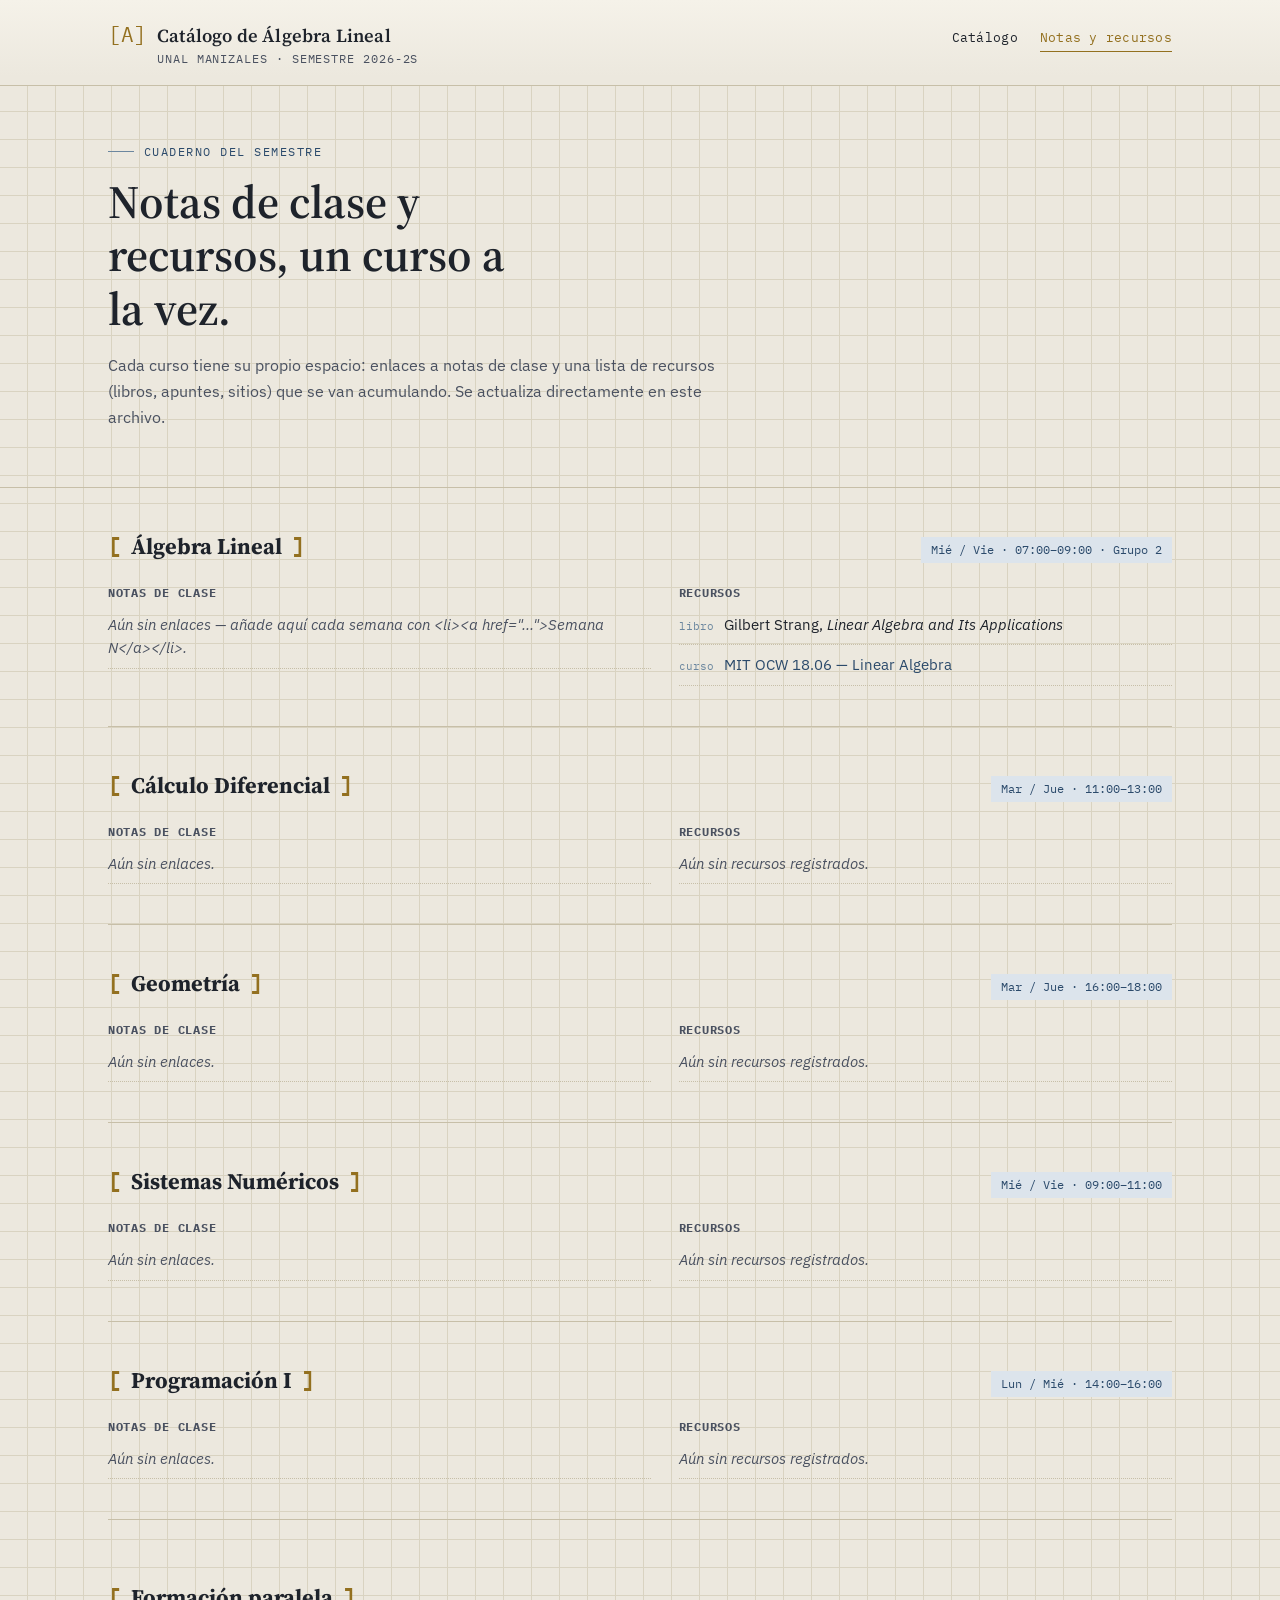
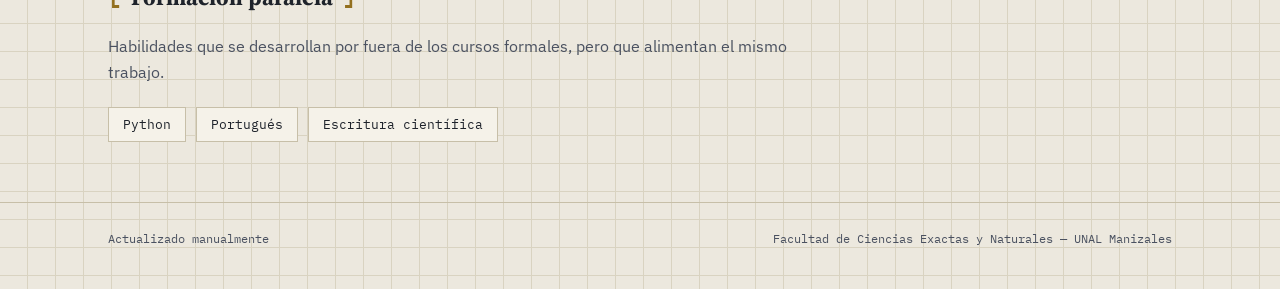
==== notas.html @ 25f97d41 "inicio" ====
<!doctype html>
<html lang="es">
<head>
<meta charset="UTF-8">
<meta name="viewport" content="width=device-width, initial-scale=1.0">
<title>Notas del semestre y recursos</title>
<meta name="description" content="Notas de clase y recursos organizados por curso.">
<link rel="preconnect" href="https://fonts.googleapis.com">
<link href="https://fonts.googleapis.com/css2?family=IBM+Plex+Mono:wght@400;500;600&family=IBM+Plex+Sans:wght@400;500;600&family=Source+Serif+4:opsz,wght@8..60,500;8..60,600;8..60,700&display=swap" rel="stylesheet">
<link rel="stylesheet" href="styles.css">
</head>
<body>

<header class="encabezado">
  <div class="envoltura">
    <div class="marca">
      <span class="corchete">[A]</span>
      <div>
        <div class="marca-texto">Catálogo de Álgebra Lineal</div>
        <div class="marca-sub">UNAL Manizales · Semestre 2026-2S</div>
      </div>
    </div>
    <nav class="navegacion">
      <a href="index.html">Catálogo</a>
      <a href="notas.html" aria-current="page">Notas y recursos</a>
    </nav>
  </div>
</header>

<main>
  <section class="heroe">
    <div class="envoltura">
      <span class="eyebrow">Cuaderno del semestre</span>
      <h1>Notas de clase y recursos, un curso a la vez.</h1>
      <p class="desc">
        Cada curso tiene su propio espacio: enlaces a notas de clase y una lista de recursos
        (libros, apuntes, sitios) que se van acumulando. Se actualiza directamente en este archivo.
      </p>
    </div>
  </section>

  <div class="envoltura">

    <section class="curso" id="algebra-lineal">
      <div class="curso-cabeza">
        <h2><span class="corchete">[</span>Álgebra Lineal<span class="corchete">]</span></h2>
        <span class="horario">Mié / Vie · 07:00–09:00 · Grupo 2</span>
      </div>
      <div class="curso-columnas">
        <div class="curso-bloque">
          <h3>Notas de clase</h3>
          <ul class="lista-notas">
            <li class="vacio">Aún sin enlaces — añade aquí cada semana con &lt;li&gt;&lt;a href="..."&gt;Semana N&lt;/a&gt;&lt;/li&gt;.</li>
          </ul>
        </div>
        <div class="curso-bloque">
          <h3>Recursos</h3>
          <ul class="lista-recursos">
            <li><span class="recurso-tipo">libro</span> Gilbert Strang, <em>Linear Algebra and Its Applications</em></li>
            <li><span class="recurso-tipo">curso</span> <a href="https://ocw.mit.edu/courses/18-06-linear-algebra-spring-2010/" target="_blank" rel="noopener">MIT OCW 18.06 — Linear Algebra</a></li>
          </ul>
        </div>
      </div>
    </section>

    <section class="curso" id="calculo-diferencial">
      <div class="curso-cabeza">
        <h2><span class="corchete">[</span>Cálculo Diferencial<span class="corchete">]</span></h2>
        <span class="horario">Mar / Jue · 11:00–13:00</span>
      </div>
      <div class="curso-columnas">
        <div class="curso-bloque">
          <h3>Notas de clase</h3>
          <ul class="lista-notas">
            <li class="vacio">Aún sin enlaces.</li>
          </ul>
        </div>
        <div class="curso-bloque">
          <h3>Recursos</h3>
          <ul class="lista-recursos">
            <li class="vacio">Aún sin recursos registrados.</li>
          </ul>
        </div>
      </div>
    </section>

    <section class="curso" id="geometria">
      <div class="curso-cabeza">
        <h2><span class="corchete">[</span>Geometría<span class="corchete">]</span></h2>
        <span class="horario">Mar / Jue · 16:00–18:00</span>
      </div>
      <div class="curso-columnas">
        <div class="curso-bloque">
          <h3>Notas de clase</h3>
          <ul class="lista-notas">
            <li class="vacio">Aún sin enlaces.</li>
          </ul>
        </div>
        <div class="curso-bloque">
          <h3>Recursos</h3>
          <ul class="lista-recursos">
            <li class="vacio">Aún sin recursos registrados.</li>
          </ul>
        </div>
      </div>
    </section>

    <section class="curso" id="sistemas-numericos">
      <div class="curso-cabeza">
        <h2><span class="corchete">[</span>Sistemas Numéricos<span class="corchete">]</span></h2>
        <span class="horario">Mié / Vie · 09:00–11:00</span>
      </div>
      <div class="curso-columnas">
        <div class="curso-bloque">
          <h3>Notas de clase</h3>
          <ul class="lista-notas">
            <li class="vacio">Aún sin enlaces.</li>
          </ul>
        </div>
        <div class="curso-bloque">
          <h3>Recursos</h3>
          <ul class="lista-recursos">
            <li class="vacio">Aún sin recursos registrados.</li>
          </ul>
        </div>
      </div>
    </section>

    <section class="curso" id="programacion-i">
      <div class="curso-cabeza">
        <h2><span class="corchete">[</span>Programación I<span class="corchete">]</span></h2>
        <span class="horario">Lun / Mié · 14:00–16:00</span>
      </div>
      <div class="curso-columnas">
        <div class="curso-bloque">
          <h3>Notas de clase</h3>
          <ul class="lista-notas">
            <li class="vacio">Aún sin enlaces.</li>
          </ul>
        </div>
        <div class="curso-bloque">
          <h3>Recursos</h3>
          <ul class="lista-recursos">
            <li class="vacio">Aún sin recursos registrados.</li>
          </ul>
        </div>
      </div>
    </section>

    <section class="paralela">
      <h2><span class="corchete">[</span>Formación paralela<span class="corchete">]</span></h2>
      <p class="paralela-desc">
        Habilidades que se desarrollan por fuera de los cursos formales, pero que alimentan el mismo trabajo.
      </p>
      <div class="chips">
        <span class="chip">Python</span>
        <span class="chip">Portugués</span>
        <span class="chip">Escritura científica</span>
      </div>
    </section>

  </div>
</main>

<footer class="pie">
  <div class="envoltura" style="display:flex; justify-content:space-between; width:100%; flex-wrap:wrap; gap:8px 20px;">
    <span>Actualizado manualmente</span>
    <span>Facultad de Ciencias Exactas y Naturales — UNAL Manizales</span>
  </div>
</footer>

</body>
</html>
---- styles.css ----
/* =========================================================
   Catálogo de Álgebra Lineal — hoja de estilos
   Paleta: papel + tinta + acentos de latón y azul pizarra
   ========================================================= */

:root{
  --paper: #ECE8DE;
  --paper-raised: #F5F2E9;
  --ink: #1E232B;
  --ink-soft: #4A5160;
  --rule: #C7BFA8;
  --rule-soft: #D9D3C1;
  --brass: #93701F;
  --brass-dim: #B79A55;
  --slate: #2B4A6B;
  --slate-dim: #6C879F;
  --tag-verde: #4B6355;
  --tag-verde-bg: #DDE4D8;
  --tag-ambar-bg: #EFE2C4;
  --tag-azul-bg: #DCE4EC;

  --serif: "Source Serif 4", "Iowan Old Style", "Georgia", serif;
  --sans: "IBM Plex Sans", "Segoe UI", sans-serif;
  --mono: "IBM Plex Mono", "SFMono-Regular", monospace;

  --maxw: 1120px;
}

@font-face{
  font-family: "Source Serif 4";
  src: local("Source Serif 4");
}

*, *::before, *::after{ box-sizing: border-box; }

html{ scroll-behavior: smooth; }

body{
  margin: 0;
  background-color: var(--paper);
  background-image:
    linear-gradient(var(--rule-soft) 1px, transparent 1px),
    linear-gradient(90deg, var(--rule-soft) 1px, transparent 1px);
  background-size: 28px 28px;
  background-position: -1px -1px;
  color: var(--ink);
  font-family: var(--sans);
  font-size: 16px;
  line-height: 1.6;
}

a{ color: var(--slate); text-decoration-thickness: 1px; text-underline-offset: 2px; }
a:hover{ color: var(--brass); }
a:focus-visible, button:focus-visible, .tarjeta:focus-visible{
  outline: 2px solid var(--brass);
  outline-offset: 3px;
}

.envoltura{
  max-width: var(--maxw);
  margin: 0 auto;
  padding: 0 28px;
}

/* ---------- Encabezado ---------- */
.encabezado{
  border-bottom: 1px solid var(--rule);
  background: linear-gradient(180deg, var(--paper-raised), var(--paper) 90%);
  position: sticky;
  top: 0;
  z-index: 20;
  backdrop-filter: blur(2px);
}
.encabezado .envoltura{
  display: flex;
  align-items: baseline;
  justify-content: space-between;
  flex-wrap: wrap;
  gap: 8px 24px;
  padding-top: 18px;
  padding-bottom: 16px;
}
.marca{
  display: flex;
  align-items: baseline;
  gap: 10px;
  font-family: var(--serif);
}
.marca .corchete{
  font-family: var(--mono);
  color: var(--brass);
  font-size: 1.3rem;
}
.marca-texto{
  font-size: 1.15rem;
  font-weight: 600;
  letter-spacing: 0.01em;
}
.marca-sub{
  font-family: var(--mono);
  font-size: 0.72rem;
  color: var(--ink-soft);
  text-transform: uppercase;
  letter-spacing: 0.08em;
}
nav.navegacion{
  display: flex;
  gap: 22px;
  font-family: var(--mono);
  font-size: 0.82rem;
  letter-spacing: 0.02em;
}
nav.navegacion a{
  color: var(--ink);
  text-decoration: none;
  padding-bottom: 3px;
  border-bottom: 1px solid transparent;
}
nav.navegacion a:hover, nav.navegacion a[aria-current="page"]{
  color: var(--brass);
  border-bottom-color: var(--brass);
}

/* ---------- Héroe ---------- */
.heroe{
  padding: 56px 0 40px;
  border-bottom: 1px solid var(--rule);
}
.heroe .eyebrow{
  font-family: var(--mono);
  font-size: 0.78rem;
  letter-spacing: 0.12em;
  text-transform: uppercase;
  color: var(--slate);
  display: flex;
  align-items: center;
  gap: 10px;
}
.heroe .eyebrow::before{
  content: "";
  width: 26px;
  height: 1px;
  background: var(--slate-dim);
  display: inline-block;
}
.heroe h1{
  font-family: var(--serif);
  font-weight: 600;
  font-size: clamp(2rem, 4vw, 2.9rem);
  line-height: 1.15;
  margin: 14px 0 16px;
  max-width: 18ch;
}
.heroe p.desc{
  max-width: 62ch;
  color: var(--ink-soft);
  font-size: 1.02rem;
}

/* Matriz-resumen (signature element) */
.matriz-resumen{
  margin-top: 32px;
  display: flex;
  align-items: stretch;
  gap: 0;
  font-family: var(--mono);
}
.matriz-resumen .bracket-izq, .matriz-resumen .bracket-der{
  font-size: 3.4rem;
  color: var(--brass-dim);
  line-height: 1;
  align-self: stretch;
  display: flex;
  align-items: center;
  padding: 0 4px;
  user-select: none;
}
.matriz-grid{
  display: grid;
  grid-template-columns: repeat(auto-fit, minmax(130px, 1fr));
  gap: 1px;
  background: var(--rule);
  border: 1px solid var(--rule);
  flex: 1;
  max-width: 760px;
}
.matriz-celda{
  background: var(--paper-raised);
  padding: 12px 14px;
  display: flex;
  flex-direction: column;
  gap: 4px;
}
.matriz-celda .n{
  font-size: 1.4rem;
  color: var(--slate);
  font-weight: 600;
}
.matriz-celda .etiqueta{
  font-size: 0.68rem;
  color: var(--ink-soft);
  letter-spacing: 0.03em;
  text-transform: uppercase;
}

/* ---------- Secciones de categoría ---------- */
.categoria{
  padding: 46px 0;
  border-bottom: 1px solid var(--rule);
}
.categoria:last-of-type{ border-bottom: none; }

.categoria-titulo{
  display: flex;
  align-items: baseline;
  gap: 12px;
  margin-bottom: 6px;
}
.categoria-titulo .corchete{
  font-family: var(--mono);
  color: var(--brass);
  font-size: 1.2rem;
}
.categoria-titulo h2{
  font-family: var(--serif);
  font-size: 1.5rem;
  font-weight: 600;
  margin: 0;
}
.categoria-prefijo{
  font-family: var(--mono);
  font-size: 0.75rem;
  color: var(--slate);
  letter-spacing: 0.05em;
}
.categoria-desc{
  color: var(--ink-soft);
  font-size: 0.95rem;
  max-width: 68ch;
  margin: 6px 0 24px;
}

.rejilla-tarjetas{
  display: grid;
  grid-template-columns: repeat(auto-fill, minmax(260px, 1fr));
  gap: 18px;
}

.tarjeta{
  background: var(--paper-raised);
  border: 1px solid var(--rule);
  padding: 18px 20px 20px;
  position: relative;
  display: flex;
  flex-direction: column;
  gap: 10px;
  text-decoration: none;
  color: var(--ink);
  transition: border-color 0.15s ease, transform 0.15s ease;
}
.tarjeta:hover{
  border-color: var(--brass-dim);
  transform: translateY(-2px);
}
.tarjeta::before{
  content: "";
  position: absolute;
  top: 0; right: 0;
  width: 0; height: 0;
  border-style: solid;
  border-width: 0 16px 16px 0;
  border-color: transparent var(--rule) transparent transparent;
}
.tarjeta-cabeza{
  display: flex;
  justify-content: space-between;
  align-items: flex-start;
  gap: 10px;
}
.tarjeta-num{
  font-family: var(--mono);
  font-size: 0.72rem;
  color: var(--brass);
  letter-spacing: 0.04em;
}
.tarjeta h3{
  font-family: var(--serif);
  font-size: 1.12rem;
  font-weight: 600;
  margin: 2px 0 0;
  line-height: 1.3;
}
.tarjeta p{
  font-size: 0.9rem;
  color: var(--ink-soft);
  margin: 0;
  flex: 1;
}
.etiquetas{
  display: flex;
  flex-wrap: wrap;
  gap: 6px;
  margin-top: 4px;
}
.etiqueta-pill{
  font-family: var(--mono);
  font-size: 0.68rem;
  padding: 2px 8px;
  border-radius: 2px;
  background: var(--tag-azul-bg);
  color: var(--slate);
  letter-spacing: 0.02em;
}
.estado{
  font-family: var(--mono);
  font-size: 0.68rem;
  text-transform: uppercase;
  letter-spacing: 0.04em;
  padding-top: 8px;
  border-top: 1px dashed var(--rule);
  margin-top: 4px;
  color: var(--ink-soft);
}
.estado[data-estado="completa"]{ color: var(--tag-verde); }
.estado[data-estado="en-progreso"]{ color: var(--brass); }
.estado[data-estado="planeada"]{ color: var(--slate-dim); }

/* ---------- Notas / recursos (página 2) ---------- */
.curso{
  padding: 40px 0;
  border-bottom: 1px solid var(--rule);
}
.curso:last-of-type{ border-bottom: none; }
.curso-cabeza{
  display: flex;
  flex-wrap: wrap;
  align-items: baseline;
  justify-content: space-between;
  gap: 8px 20px;
  margin-bottom: 18px;
}
.curso-cabeza h2{
  font-family: var(--serif);
  font-size: 1.4rem;
  margin: 0;
  display: flex;
  align-items: baseline;
  gap: 10px;
}
.curso-cabeza h2 .corchete{ color: var(--brass); font-family: var(--mono); }
.horario{
  font-family: var(--mono);
  font-size: 0.78rem;
  color: var(--slate);
  background: var(--tag-azul-bg);
  padding: 3px 10px;
}
.curso-columnas{
  display: grid;
  grid-template-columns: 1.1fr 1fr;
  gap: 28px;
}
@media (max-width: 720px){
  .curso-columnas{ grid-template-columns: 1fr; }
}
.curso-bloque h3{
  font-family: var(--mono);
  font-size: 0.78rem;
  text-transform: uppercase;
  letter-spacing: 0.06em;
  color: var(--ink-soft);
  margin: 0 0 10px;
}
.lista-notas, .lista-recursos{
  list-style: none;
  margin: 0;
  padding: 0;
  display: flex;
  flex-direction: column;
  gap: 8px;
}
.lista-notas li, .lista-recursos li{
  border-bottom: 1px dotted var(--rule);
  padding-bottom: 8px;
  font-size: 0.92rem;
}
.lista-notas a, .lista-recursos a{ text-decoration: none; }
.lista-notas a:hover, .lista-recursos a:hover{ text-decoration: underline; }
.recurso-tipo{
  font-family: var(--mono);
  font-size: 0.68rem;
  color: var(--slate-dim);
  margin-right: 6px;
}
.vacio{
  font-size: 0.88rem;
  color: var(--ink-soft);
  font-style: italic;
}

.paralela{
  padding: 40px 0 60px;
}
.paralela h2{
  font-family: var(--serif);
  font-size: 1.4rem;
  display: flex;
  gap: 10px;
  align-items: baseline;
}
.paralela h2 .corchete{ color: var(--brass); font-family: var(--mono); }
.paralela-desc{ color: var(--ink-soft); max-width: 68ch; margin: 6px 0 22px; }
.chips{ display: flex; flex-wrap: wrap; gap: 10px; }
.chip{
  font-family: var(--mono);
  font-size: 0.82rem;
  border: 1px solid var(--rule);
  background: var(--paper-raised);
  padding: 6px 14px;
  color: var(--ink);
}

/* ---------- Pie ---------- */
footer.pie{
  border-top: 1px solid var(--rule);
  padding: 26px 0 40px;
  font-family: var(--mono);
  font-size: 0.76rem;
  color: var(--ink-soft);
  display: flex;
  justify-content: space-between;
  flex-wrap: wrap;
  gap: 8px 20px;
}

@media (max-width: 640px){
  .heroe{ padding: 40px 0 32px; }
  .matriz-resumen .bracket-izq, .matriz-resumen .bracket-der{ font-size: 2.2rem; }
}
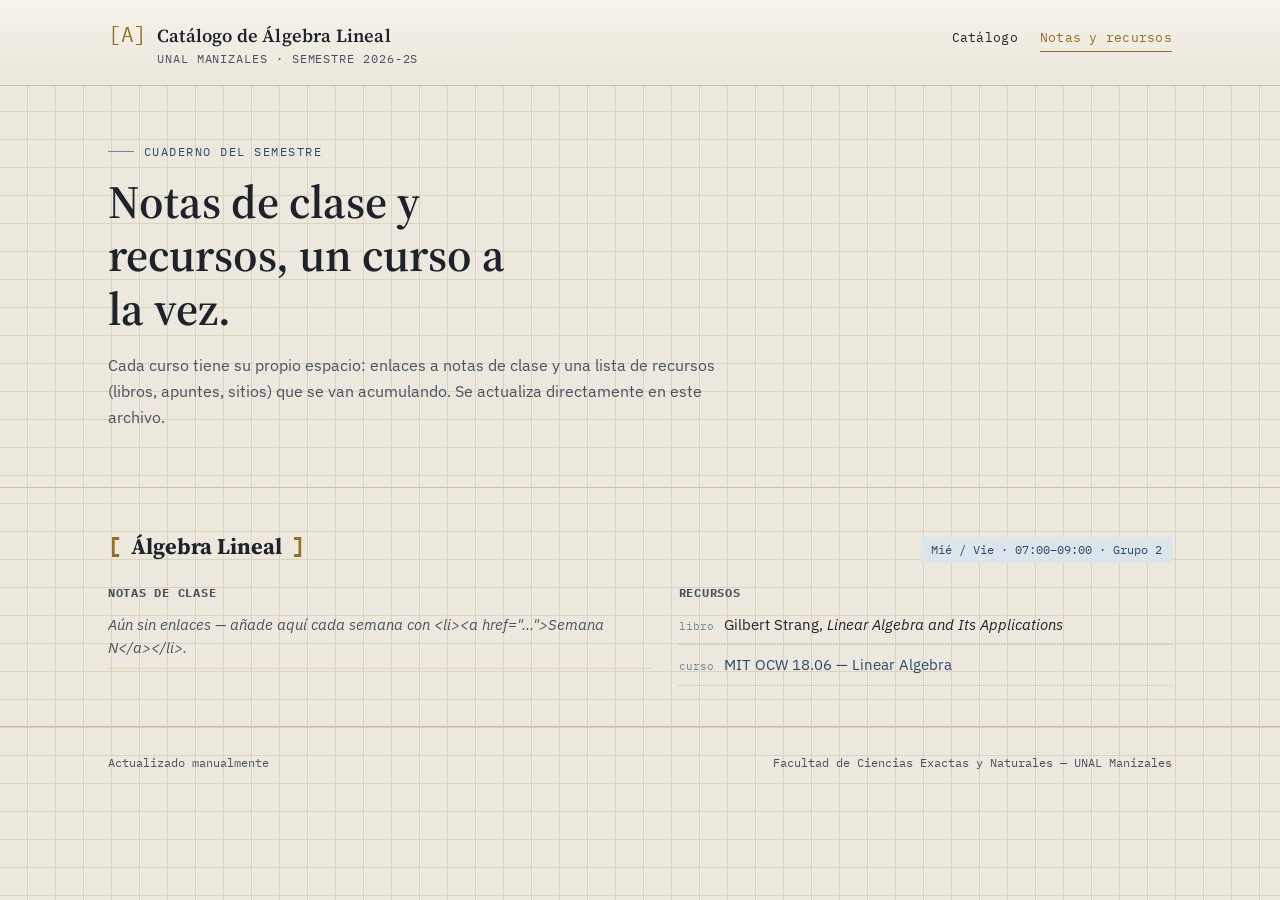
==== commit 8978f78f: "mejora 1" ====
--- a/notas.html
+++ b/notas.html
@@ -63,101 +63,14 @@
       </div>
     </section>
 
-    <section class="curso" id="calculo-diferencial">
-      <div class="curso-cabeza">
-        <h2><span class="corchete">[</span>Cálculo Diferencial<span class="corchete">]</span></h2>
-        <span class="horario">Mar / Jue · 11:00–13:00</span>
-      </div>
-      <div class="curso-columnas">
-        <div class="curso-bloque">
-          <h3>Notas de clase</h3>
-          <ul class="lista-notas">
-            <li class="vacio">Aún sin enlaces.</li>
-          </ul>
-        </div>
-        <div class="curso-bloque">
-          <h3>Recursos</h3>
-          <ul class="lista-recursos">
-            <li class="vacio">Aún sin recursos registrados.</li>
-          </ul>
-        </div>
-      </div>
-    </section>
+    
 
-    <section class="curso" id="geometria">
-      <div class="curso-cabeza">
-        <h2><span class="corchete">[</span>Geometría<span class="corchete">]</span></h2>
-        <span class="horario">Mar / Jue · 16:00–18:00</span>
-      </div>
-      <div class="curso-columnas">
-        <div class="curso-bloque">
-          <h3>Notas de clase</h3>
-          <ul class="lista-notas">
-            <li class="vacio">Aún sin enlaces.</li>
-          </ul>
-        </div>
-        <div class="curso-bloque">
-          <h3>Recursos</h3>
-          <ul class="lista-recursos">
-            <li class="vacio">Aún sin recursos registrados.</li>
-          </ul>
-        </div>
-      </div>
-    </section>
+   
+  
 
-    <section class="curso" id="sistemas-numericos">
-      <div class="curso-cabeza">
-        <h2><span class="corchete">[</span>Sistemas Numéricos<span class="corchete">]</span></h2>
-        <span class="horario">Mié / Vie · 09:00–11:00</span>
-      </div>
-      <div class="curso-columnas">
-        <div class="curso-bloque">
-          <h3>Notas de clase</h3>
-          <ul class="lista-notas">
-            <li class="vacio">Aún sin enlaces.</li>
-          </ul>
-        </div>
-        <div class="curso-bloque">
-          <h3>Recursos</h3>
-          <ul class="lista-recursos">
-            <li class="vacio">Aún sin recursos registrados.</li>
-          </ul>
-        </div>
-      </div>
-    </section>
+ 
 
-    <section class="curso" id="programacion-i">
-      <div class="curso-cabeza">
-        <h2><span class="corchete">[</span>Programación I<span class="corchete">]</span></h2>
-        <span class="horario">Lun / Mié · 14:00–16:00</span>
-      </div>
-      <div class="curso-columnas">
-        <div class="curso-bloque">
-          <h3>Notas de clase</h3>
-          <ul class="lista-notas">
-            <li class="vacio">Aún sin enlaces.</li>
-          </ul>
-        </div>
-        <div class="curso-bloque">
-          <h3>Recursos</h3>
-          <ul class="lista-recursos">
-            <li class="vacio">Aún sin recursos registrados.</li>
-          </ul>
-        </div>
-      </div>
-    </section>
-
-    <section class="paralela">
-      <h2><span class="corchete">[</span>Formación paralela<span class="corchete">]</span></h2>
-      <p class="paralela-desc">
-        Habilidades que se desarrollan por fuera de los cursos formales, pero que alimentan el mismo trabajo.
-      </p>
-      <div class="chips">
-        <span class="chip">Python</span>
-        <span class="chip">Portugués</span>
-        <span class="chip">Escritura científica</span>
-      </div>
-    </section>
+   
 
   </div>
 </main>
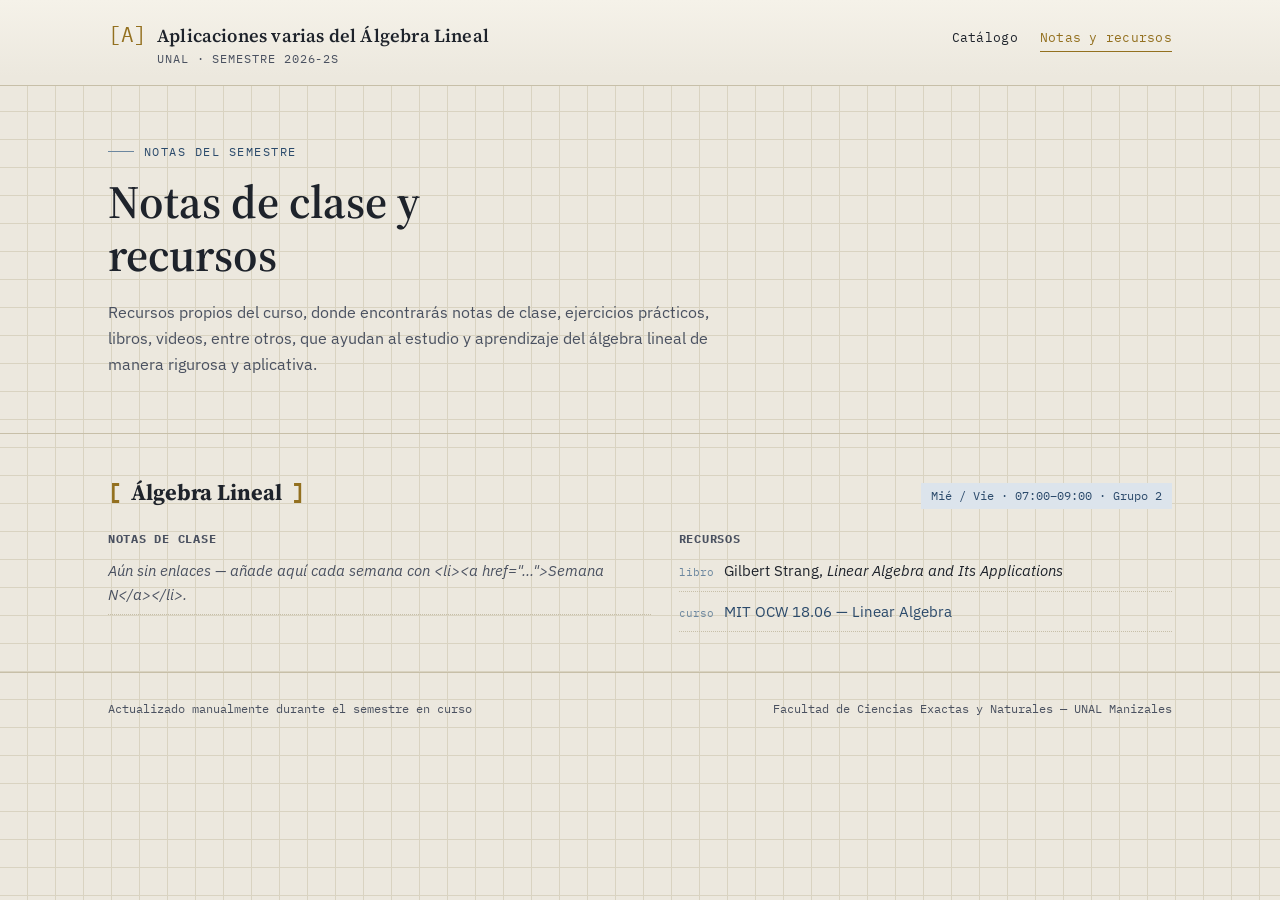
==== commit 73000ddb: "cambios 2" ====
--- a/notas.html
+++ b/notas.html
@@ -3,7 +3,7 @@
 <head>
 <meta charset="UTF-8">
 <meta name="viewport" content="width=device-width, initial-scale=1.0">
-<title>Notas del semestre y recursos</title>
+<title>Notas y recursos</title>
 <meta name="description" content="Notas de clase y recursos organizados por curso.">
 <link rel="preconnect" href="https://fonts.googleapis.com">
 <link href="https://fonts.googleapis.com/css2?family=IBM+Plex+Mono:wght@400;500;600&family=IBM+Plex+Sans:wght@400;500;600&family=Source+Serif+4:opsz,wght@8..60,500;8..60,600;8..60,700&display=swap" rel="stylesheet">
@@ -16,8 +16,8 @@
     <div class="marca">
       <span class="corchete">[A]</span>
       <div>
-        <div class="marca-texto">Catálogo de Álgebra Lineal</div>
-        <div class="marca-sub">UNAL Manizales · Semestre 2026-2S</div>
+        <div class="marca-texto">Aplicaciones varias del Álgebra Lineal</div>
+        <div class="marca-sub">UNAL · Semestre 2026-2S</div>
       </div>
     </div>
     <nav class="navegacion">
@@ -30,11 +30,10 @@
 <main>
   <section class="heroe">
     <div class="envoltura">
-      <span class="eyebrow">Cuaderno del semestre</span>
-      <h1>Notas de clase y recursos, un curso a la vez.</h1>
+      <span class="eyebrow">Notas del semestre</span>
+      <h1>Notas de clase y recursos</h1>
       <p class="desc">
-        Cada curso tiene su propio espacio: enlaces a notas de clase y una lista de recursos
-        (libros, apuntes, sitios) que se van acumulando. Se actualiza directamente en este archivo.
+        Recursos propios del curso, donde encontrarás notas de clase, ejercicios prácticos, libros, videos, entre otros, que ayudan al estudio y aprendizaje del álgebra lineal de manera rigurosa y aplicativa.
       </p>
     </div>
   </section>
@@ -77,7 +76,7 @@
 
 <footer class="pie">
   <div class="envoltura" style="display:flex; justify-content:space-between; width:100%; flex-wrap:wrap; gap:8px 20px;">
-    <span>Actualizado manualmente</span>
+    <span>Actualizado manualmente durante el semestre en curso</span>
     <span>Facultad de Ciencias Exactas y Naturales — UNAL Manizales</span>
   </div>
 </footer>
